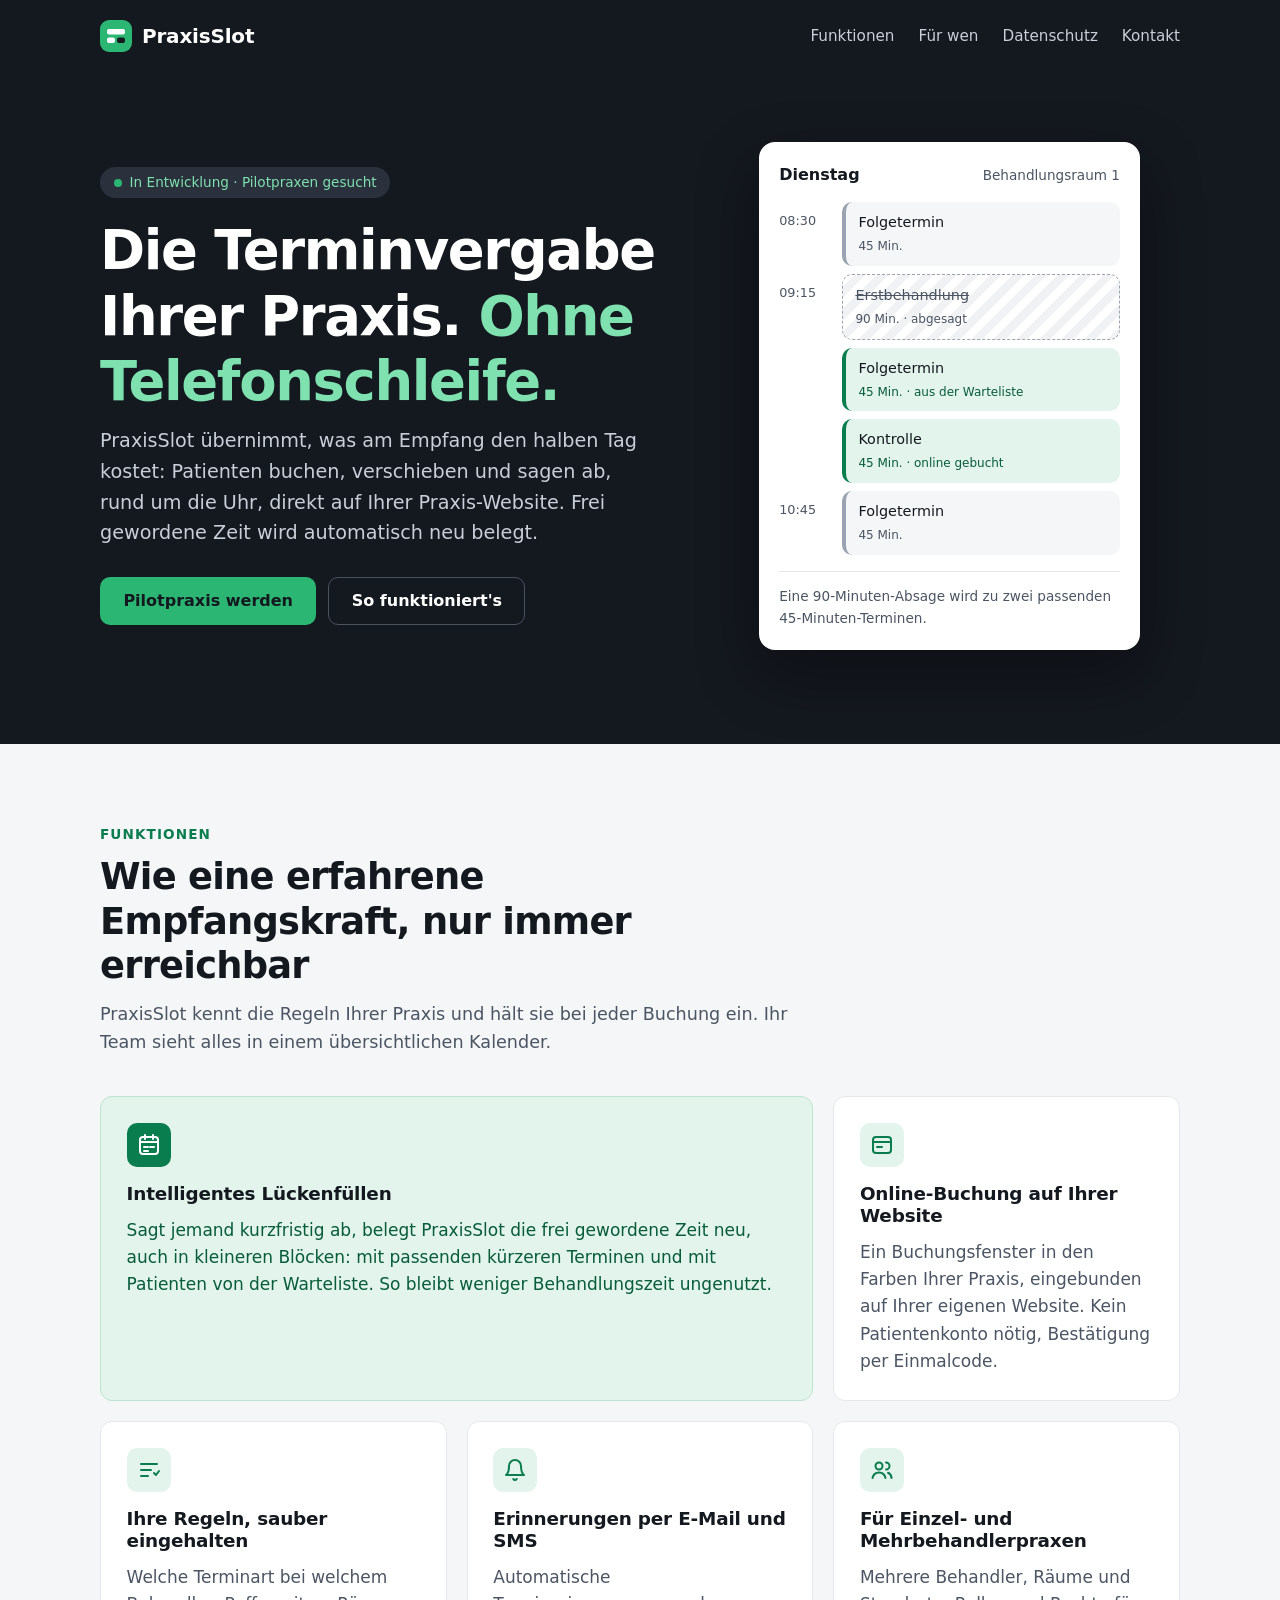
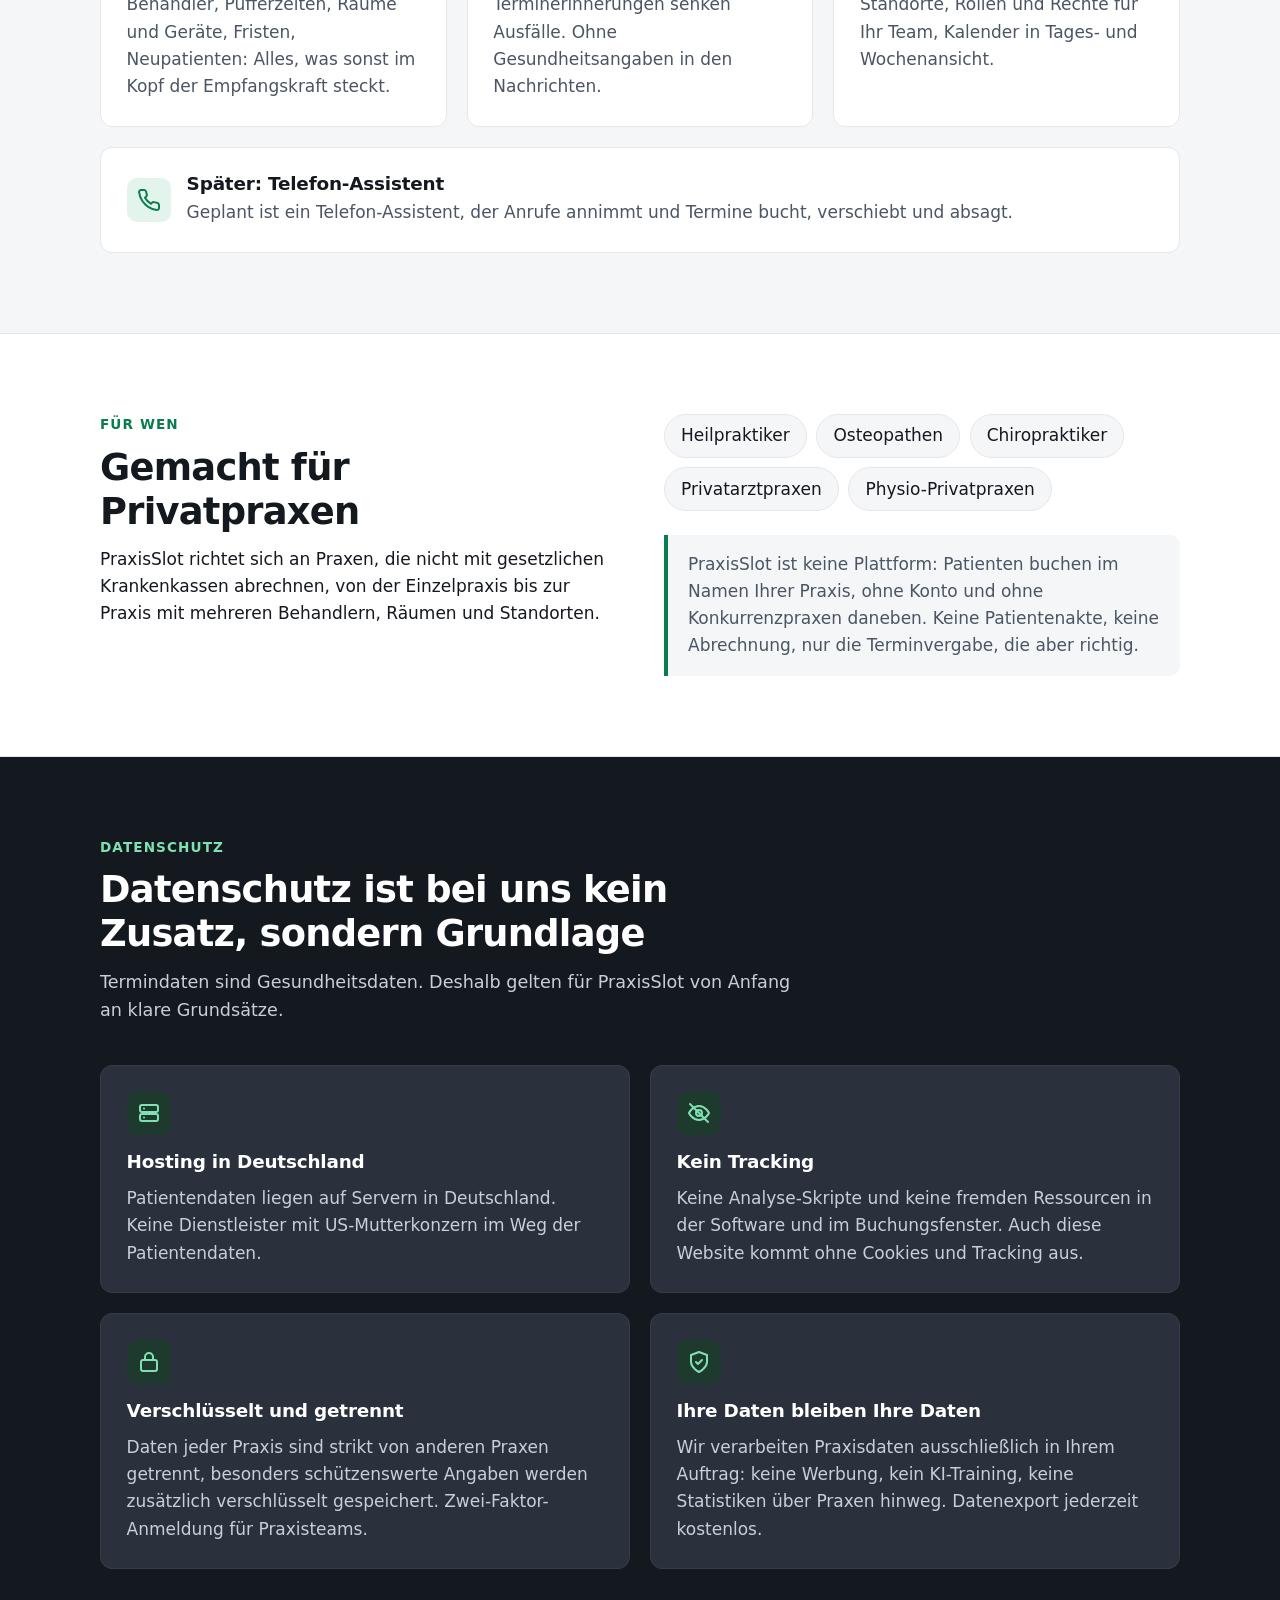
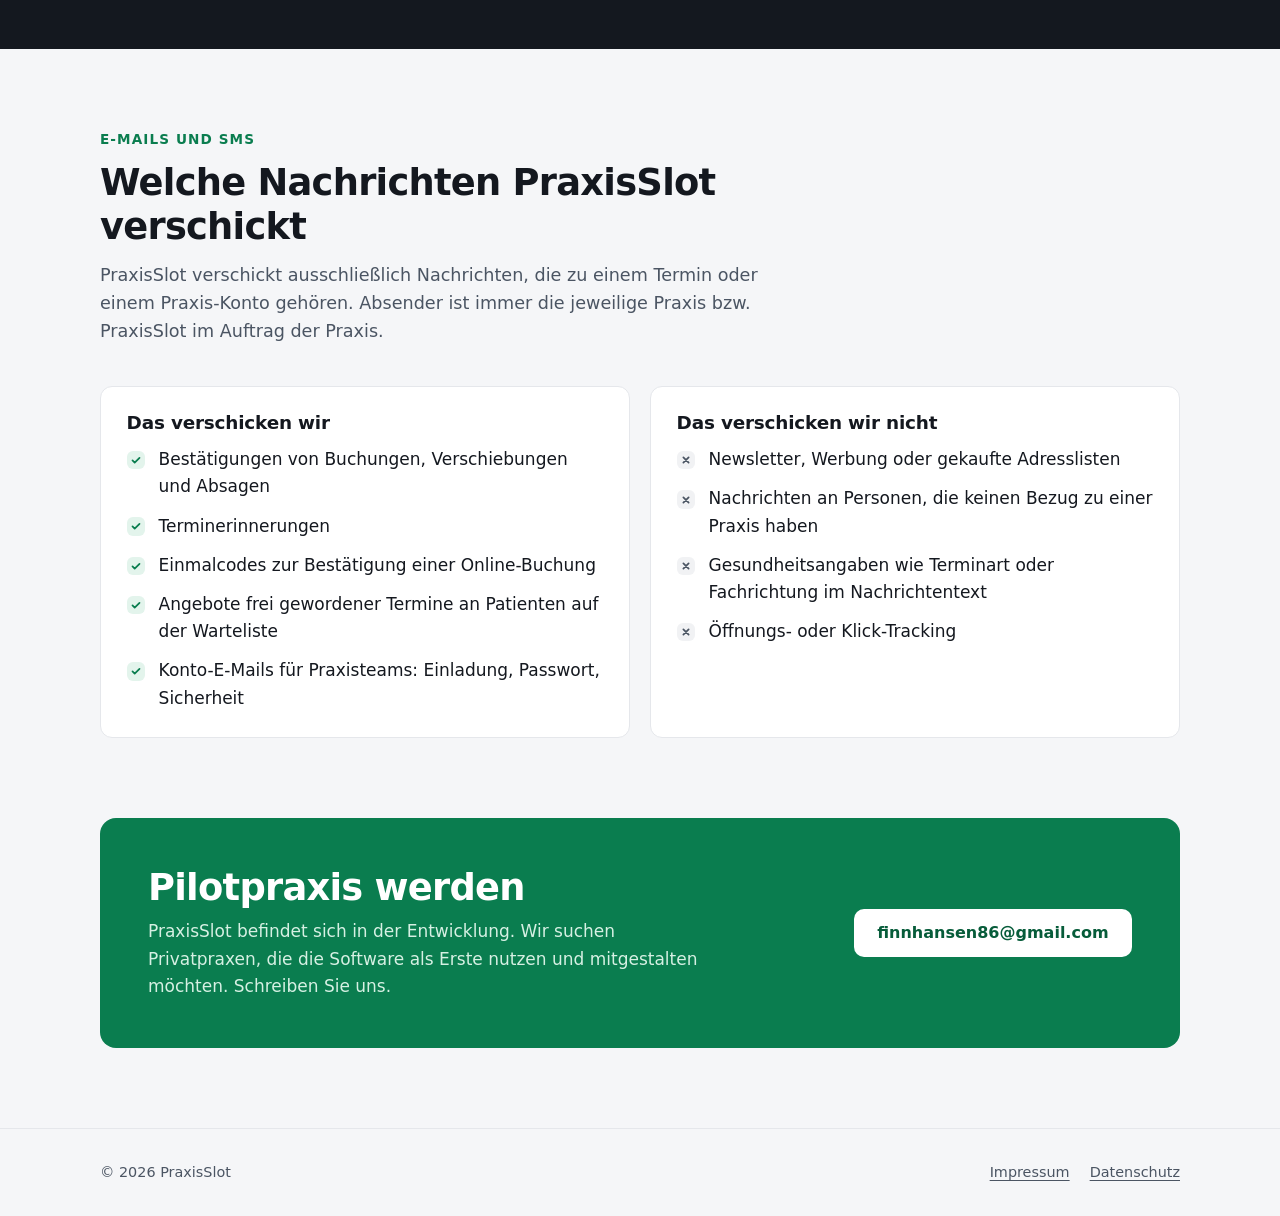
==== index.html @ 930cef3c "Add files via upload" ====
<!doctype html>
<html lang="de">
  <head>
    <meta charset="utf-8" />
    <meta name="viewport" content="width=device-width, initial-scale=1" />
    <title>PraxisSlot – Online-Terminvergabe für Privatpraxen</title>
    <meta
      name="description"
      content="PraxisSlot übernimmt die Terminvergabe Ihrer Privatpraxis: Online-Buchung über Ihre eigene Website, Regeln wie am Empfang, automatisches Füllen frei gewordener Zeit. Gehostet in Deutschland, ohne Tracking."
    />
    <link rel="icon" href="favicon.svg" type="image/svg+xml" />
    <link rel="preload" href="fonts/public-sans-latin-700-normal.woff2" as="font" type="font/woff2" crossorigin />
    <link rel="stylesheet" href="styles.css" />
  </head>
  <body>
    <a class="skip" href="#inhalt">Zum Inhalt springen</a>

    <header class="site-header">
      <div class="wrap">
        <a class="logo" href="./" aria-label="PraxisSlot – Startseite">
          <svg viewBox="0 0 32 32" aria-hidden="true">
            <rect width="32" height="32" rx="9" fill="#2BB673" />
            <rect x="7" y="9" width="18" height="5.5" rx="2" fill="#FFFFFF" />
            <rect x="7" y="17.5" width="8" height="5.5" rx="2" fill="#FFFFFF" />
            <rect x="17" y="17.5" width="8" height="5.5" rx="2" fill="#14181F" />
          </svg>
          PraxisSlot
        </a>
        <nav class="site-nav" aria-label="Hauptnavigation">
          <a href="#funktionen">Funktionen</a>
          <a href="#fuer-wen">Für wen</a>
          <a href="#datenschutz">Datenschutz</a>
          <a href="#kontakt">Kontakt</a>
        </nav>
      </div>
    </header>

    <main id="inhalt">
      <div class="hero">
        <div class="wrap">
          <div>
            <span class="badge">In Entwicklung · Pilotpraxen gesucht</span>
            <h1>Die Terminvergabe Ihrer Praxis. <span>Ohne Telefonschleife.</span></h1>
            <p class="lead">
              PraxisSlot übernimmt, was am Empfang den halben Tag kostet: Patienten buchen, verschieben und sagen
              ab, rund um die Uhr, direkt auf Ihrer Praxis-Website. Frei gewordene Zeit wird automatisch neu belegt.
            </p>
            <div class="actions">
              <a class="btn btn-primary" href="#kontakt">Pilotpraxis werden</a>
              <a class="btn btn-ghost" href="#funktionen">So funktioniert's</a>
            </div>
          </div>

          <figure class="dayplan" aria-label="Beispiel: Eine Absage wird mit zwei kürzeren Terminen neu belegt">
            <div class="dayplan-head">
              <strong>Dienstag</strong>
              <span>Behandlungsraum 1</span>
            </div>
            <div class="slots">
              <time>08:30</time>
              <div class="slot"><b>Folgetermin</b><small>45 Min.</small></div>
              <time>09:15</time>
              <div class="slot freed"><b>Erstbehandlung</b><small>90 Min. · abgesagt</small></div>
              <time></time>
              <div class="split">
                <div class="slot new"><b>Folgetermin</b><small>45 Min. · aus der Warteliste</small></div>
                <div class="slot new"><b>Kontrolle</b><small>45 Min. · online gebucht</small></div>
              </div>
              <time>10:45</time>
              <div class="slot"><b>Folgetermin</b><small>45 Min.</small></div>
            </div>
            <figcaption class="dayplan-note">
              Eine 90-Minuten-Absage wird zu zwei passenden 45-Minuten-Terminen.
            </figcaption>
          </figure>
        </div>
      </div>

      <section id="funktionen">
        <div class="wrap">
          <div class="section-intro">
            <span class="eyebrow">Funktionen</span>
            <h2>Wie eine erfahrene Empfangskraft, nur immer erreichbar</h2>
            <p>
              PraxisSlot kennt die Regeln Ihrer Praxis und hält sie bei jeder Buchung ein. Ihr Team sieht alles in
              einem übersichtlichen Kalender.
            </p>
          </div>

          <div class="grid grid-3">
            <article class="card featured">
              <div class="icon" aria-hidden="true">
                <svg viewBox="0 0 24 24" fill="none" stroke="currentColor" stroke-width="2" stroke-linecap="round" stroke-linejoin="round"><rect x="3" y="4" width="18" height="17" rx="3"/><path d="M3 9h18M8 2v4M16 2v4M7 14h4M13 14h4M7 18h4"/></svg>
              </div>
              <h3>Intelligentes Lückenfüllen</h3>
              <p>
                Sagt jemand kurzfristig ab, belegt PraxisSlot die frei gewordene Zeit neu, auch in kleineren Blöcken:
                mit passenden kürzeren Terminen und mit Patienten von der Warteliste. So bleibt weniger Behandlungszeit
                ungenutzt.
              </p>
            </article>
            <article class="card">
              <div class="icon" aria-hidden="true">
                <svg viewBox="0 0 24 24" fill="none" stroke="currentColor" stroke-width="2" stroke-linecap="round" stroke-linejoin="round"><rect x="3" y="4" width="18" height="16" rx="3"/><path d="M3 9h18M7 14h5"/></svg>
              </div>
              <h3>Online-Buchung auf Ihrer Website</h3>
              <p>
                Ein Buchungsfenster in den Farben Ihrer Praxis, eingebunden auf Ihrer eigenen Website. Kein Patientenkonto
                nötig, Bestätigung per Einmalcode.
              </p>
            </article>
            <article class="card">
              <div class="icon" aria-hidden="true">
                <svg viewBox="0 0 24 24" fill="none" stroke="currentColor" stroke-width="2" stroke-linecap="round" stroke-linejoin="round"><path d="M4 6h16M4 12h10M4 18h7"/><path d="M17 15l2 2 3-4"/></svg>
              </div>
              <h3>Ihre Regeln, sauber eingehalten</h3>
              <p>
                Welche Terminart bei welchem Behandler, Pufferzeiten, Räume und Geräte, Fristen, Neupatienten: Alles,
                was sonst im Kopf der Empfangskraft steckt.
              </p>
            </article>
            <article class="card">
              <div class="icon" aria-hidden="true">
                <svg viewBox="0 0 24 24" fill="none" stroke="currentColor" stroke-width="2" stroke-linecap="round" stroke-linejoin="round"><path d="M6 8a6 6 0 1 1 12 0c0 7 3 9 3 9H3s3-2 3-9"/><path d="M10.3 21a1.94 1.94 0 0 0 3.4 0"/></svg>
              </div>
              <h3>Erinnerungen per E-Mail und SMS</h3>
              <p>
                Automatische Terminerinnerungen senken Ausfälle. Ohne Gesundheitsangaben in den Nachrichten.
              </p>
            </article>
            <article class="card">
              <div class="icon" aria-hidden="true">
                <svg viewBox="0 0 24 24" fill="none" stroke="currentColor" stroke-width="2" stroke-linecap="round" stroke-linejoin="round"><circle cx="9" cy="8" r="3.5"/><path d="M2.5 20c.8-3.5 3.3-5.5 6.5-5.5s5.7 2 6.5 5.5"/><path d="M16 4.5a3.5 3.5 0 0 1 0 7M18 14.8c2 .7 3.2 2.5 3.6 5.2"/></svg>
              </div>
              <h3>Für Einzel- und Mehrbehandlerpraxen</h3>
              <p>
                Mehrere Behandler, Räume und Standorte, Rollen und Rechte für Ihr Team, Kalender in Tages- und
                Wochenansicht.
              </p>
            </article>
            <article class="card wide">
              <div class="icon" aria-hidden="true">
                <svg viewBox="0 0 24 24" fill="none" stroke="currentColor" stroke-width="2" stroke-linecap="round" stroke-linejoin="round"><path d="M22 16.9v3a2 2 0 0 1-2.2 2 19.8 19.8 0 0 1-8.6-3.1 19.5 19.5 0 0 1-6-6A19.8 19.8 0 0 1 2.1 4.2 2 2 0 0 1 4.1 2h3a2 2 0 0 1 2 1.7c.1.9.4 1.8.7 2.7a2 2 0 0 1-.5 2.1L8 9.8a16 16 0 0 0 6 6l1.3-1.3a2 2 0 0 1 2.1-.4c.9.3 1.8.6 2.7.7a2 2 0 0 1 1.7 2z"/></svg>
              </div>
              <h3>Später: Telefon-Assistent</h3>
              <p>
                Geplant ist ein Telefon-Assistent, der Anrufe annimmt und Termine bucht, verschiebt und absagt.
              </p>
            </article>
          </div>
        </div>
      </section>

      <section id="fuer-wen" class="audience">
        <div class="wrap">
          <div>
            <span class="eyebrow">Für wen</span>
            <h2>Gemacht für Privatpraxen</h2>
            <p>
              PraxisSlot richtet sich an Praxen, die nicht mit gesetzlichen Krankenkassen abrechnen, von der
              Einzelpraxis bis zur Praxis mit mehreren Behandlern, Räumen und Standorten.
            </p>
          </div>
          <div>
            <ul class="chips" aria-label="Zielgruppen">
              <li>Heilpraktiker</li>
              <li>Osteopathen</li>
              <li>Chiropraktiker</li>
              <li>Privatarztpraxen</li>
              <li>Physio-Privatpraxen</li>
            </ul>
            <p class="note">
              PraxisSlot ist keine Plattform: Patienten buchen im Namen Ihrer Praxis, ohne Konto und ohne
              Konkurrenzpraxen daneben. Keine Patientenakte, keine Abrechnung, nur die Terminvergabe, die aber
              richtig.
            </p>
          </div>
        </div>
      </section>

      <section id="datenschutz" class="dark">
        <div class="wrap">
          <div class="section-intro">
            <span class="eyebrow">Datenschutz</span>
            <h2>Datenschutz ist bei uns kein Zusatz, sondern Grundlage</h2>
            <p>
              Termindaten sind Gesundheitsdaten. Deshalb gelten für PraxisSlot von Anfang an klare Grundsätze.
            </p>
          </div>
          <div class="grid grid-2">
            <article class="card">
              <div class="icon" aria-hidden="true">
                <svg viewBox="0 0 24 24" fill="none" stroke="currentColor" stroke-width="2" stroke-linecap="round" stroke-linejoin="round"><rect x="3" y="4" width="18" height="7" rx="2"/><rect x="3" y="13" width="18" height="7" rx="2"/><path d="M7 7.5h.01M7 16.5h.01"/></svg>
              </div>
              <h3>Hosting in Deutschland</h3>
              <p>
                Patientendaten liegen auf Servern in Deutschland. Keine Dienstleister mit US-Mutterkonzern im Weg der
                Patientendaten.
              </p>
            </article>
            <article class="card">
              <div class="icon" aria-hidden="true">
                <svg viewBox="0 0 24 24" fill="none" stroke="currentColor" stroke-width="2" stroke-linecap="round" stroke-linejoin="round"><path d="M2 12s3.5-7 10-7 10 7 10 7-3.5 7-10 7S2 12 2 12z"/><circle cx="12" cy="12" r="3"/><path d="M3 3l18 18"/></svg>
              </div>
              <h3>Kein Tracking</h3>
              <p>
                Keine Analyse-Skripte und keine fremden Ressourcen in der Software und im Buchungsfenster. Auch diese
                Website kommt ohne Cookies und Tracking aus.
              </p>
            </article>
            <article class="card">
              <div class="icon" aria-hidden="true">
                <svg viewBox="0 0 24 24" fill="none" stroke="currentColor" stroke-width="2" stroke-linecap="round" stroke-linejoin="round"><rect x="4" y="10" width="16" height="11" rx="2"/><path d="M8 10V7a4 4 0 0 1 8 0v3"/></svg>
              </div>
              <h3>Verschlüsselt und getrennt</h3>
              <p>
                Daten jeder Praxis sind strikt von anderen Praxen getrennt, besonders schützenswerte Angaben werden
                zusätzlich verschlüsselt gespeichert. Zwei-Faktor-Anmeldung für Praxisteams.
              </p>
            </article>
            <article class="card">
              <div class="icon" aria-hidden="true">
                <svg viewBox="0 0 24 24" fill="none" stroke="currentColor" stroke-width="2" stroke-linecap="round" stroke-linejoin="round"><path d="M12 22s8-4 8-10V5l-8-3-8 3v7c0 6 8 10 8 10z"/><path d="M9 12l2 2 4-4"/></svg>
              </div>
              <h3>Ihre Daten bleiben Ihre Daten</h3>
              <p>
                Wir verarbeiten Praxisdaten ausschließlich in Ihrem Auftrag: keine Werbung, kein KI-Training, keine
                Statistiken über Praxen hinweg. Datenexport jederzeit kostenlos.
              </p>
            </article>
          </div>
        </div>
      </section>

      <section id="nachrichten">
        <div class="wrap">
          <div class="section-intro">
            <span class="eyebrow">E-Mails und SMS</span>
            <h2>Welche Nachrichten PraxisSlot verschickt</h2>
            <p>
              PraxisSlot verschickt ausschließlich Nachrichten, die zu einem Termin oder einem Praxis-Konto gehören.
              Absender ist immer die jeweilige Praxis bzw. PraxisSlot im Auftrag der Praxis.
            </p>
          </div>
          <div class="grid grid-2">
            <div class="card">
              <h3>Das verschicken wir</h3>
              <ul class="check-list">
                <li>Bestätigungen von Buchungen, Verschiebungen und Absagen</li>
                <li>Terminerinnerungen</li>
                <li>Einmalcodes zur Bestätigung einer Online-Buchung</li>
                <li>Angebote frei gewordener Termine an Patienten auf der Warteliste</li>
                <li>Konto-E-Mails für Praxisteams: Einladung, Passwort, Sicherheit</li>
              </ul>
            </div>
            <div class="card">
              <h3>Das verschicken wir nicht</h3>
              <ul class="check-list no">
                <li>Newsletter, Werbung oder gekaufte Adresslisten</li>
                <li>Nachrichten an Personen, die keinen Bezug zu einer Praxis haben</li>
                <li>Gesundheitsangaben wie Terminart oder Fachrichtung im Nachrichtentext</li>
                <li>Öffnungs- oder Klick-Tracking</li>
              </ul>
            </div>
          </div>
        </div>
      </section>

      <section id="kontakt" class="contact">
        <div class="wrap">
          <div class="contact-box">
            <div>
              <h2>Pilotpraxis werden</h2>
              <p>
                PraxisSlot befindet sich in der Entwicklung. Wir suchen Privatpraxen, die die Software als Erste nutzen
                und mitgestalten möchten. Schreiben Sie uns.
              </p>
            </div>
            <a class="btn" href="mailto:finnhansen86@gmail.com?subject=PraxisSlot">finnhansen86@gmail.com</a>
          </div>
        </div>
      </section>
    </main>

    <footer class="site-footer">
      <div class="wrap">
        <span>© 2026 PraxisSlot</span>
        <nav aria-label="Rechtliches">
          <a href="impressum.html">Impressum</a>
          <a href="datenschutz.html">Datenschutz</a>
        </nav>
      </div>
    </footer>
  </body>
</html>
---- styles.css ----
/* PraxisSlot website. Fonts are self-hosted, no external resources. */

@font-face {
  font-family: 'Public Sans';
  font-style: normal;
  font-weight: 400;
  font-display: swap;
  src: url('fonts/public-sans-latin-400-normal.woff2') format('woff2');
}
@font-face {
  font-family: 'Public Sans';
  font-style: normal;
  font-weight: 500;
  font-display: swap;
  src: url('fonts/public-sans-latin-500-normal.woff2') format('woff2');
}
@font-face {
  font-family: 'Public Sans';
  font-style: normal;
  font-weight: 700;
  font-display: swap;
  src: url('fonts/public-sans-latin-700-normal.woff2') format('woff2');
}

:root {
  --ink: #14181f;
  --ink-2: #2a313c;
  --muted: #4b5563;
  --muted-on-dark: #c9cfd8;
  --page: #f5f6f8;
  --surface: #ffffff;
  --line: #e5e7eb;
  --accent: #0a7d4f;
  --accent-hover: #086640;
  --accent-soft: #e3f4ec;
  --accent-soft-text: #075c3a;
  --accent-bright: #2bb673;
  --mint: #7fe0b0;
  --radius-s: 10px;
  --radius-m: 12px;
  --radius-l: 16px;
  --wrap: 1120px;
}

*,
*::before,
*::after {
  box-sizing: border-box;
}

html {
  -webkit-text-size-adjust: 100%;
  scroll-behavior: smooth;
}

body {
  margin: 0;
  background: var(--page);
  color: var(--ink);
  font-family: 'Public Sans', system-ui, -apple-system, 'Segoe UI', sans-serif;
  font-size: 1.0625rem;
  line-height: 1.6;
}

img,
svg {
  display: block;
  max-width: 100%;
}

a {
  color: var(--accent);
  text-underline-offset: 3px;
}
a:hover {
  color: var(--accent-hover);
}

:focus-visible {
  outline: 3px solid var(--accent-bright);
  outline-offset: 3px;
  border-radius: 4px;
}

h1,
h2,
h3 {
  line-height: 1.2;
  margin: 0 0 0.75rem;
  letter-spacing: -0.01em;
}
h1 {
  font-size: clamp(2.1rem, 5vw, 3.4rem);
  letter-spacing: -0.025em;
}
h2 {
  font-size: clamp(1.6rem, 3.2vw, 2.3rem);
  letter-spacing: -0.02em;
}
h3 {
  font-size: 1.15rem;
}
p {
  margin: 0 0 1rem;
}

.wrap {
  width: 100%;
  max-width: var(--wrap);
  margin: 0 auto;
  padding: 0 20px;
}

.skip {
  position: absolute;
  left: -9999px;
}
.skip:focus {
  left: 16px;
  top: 16px;
  z-index: 10;
  background: var(--surface);
  padding: 0.5rem 1rem;
  border-radius: var(--radius-s);
}

/* Header */
.site-header {
  background: var(--ink);
  color: #fff;
}
.site-header .wrap {
  display: flex;
  align-items: center;
  justify-content: space-between;
  gap: 1rem;
  min-height: 72px;
}
.logo {
  display: inline-flex;
  align-items: center;
  gap: 0.625rem;
  font-weight: 700;
  font-size: 1.25rem;
  color: inherit;
  text-decoration: none;
  letter-spacing: -0.01em;
}
.logo:hover {
  color: inherit;
}
.logo svg {
  width: 32px;
  height: 32px;
  flex: none;
}
.site-nav {
  display: flex;
  gap: 1.5rem;
  font-weight: 500;
  font-size: 0.95rem;
}
.site-nav a {
  color: var(--muted-on-dark);
  text-decoration: none;
}
.site-nav a:hover {
  color: #fff;
}

/* Hero */
.hero {
  background: var(--ink);
  color: #fff;
  padding: 3.5rem 0 5rem;
  overflow: hidden;
}
.hero .wrap {
  display: grid;
  grid-template-columns: 1.1fr 0.9fr;
  gap: 3.5rem;
  align-items: center;
}
.badge {
  display: inline-flex;
  align-items: center;
  gap: 0.5rem;
  background: var(--ink-2);
  color: var(--mint);
  border-radius: 999px;
  padding: 0.3rem 0.85rem;
  font-size: 0.85rem;
  font-weight: 500;
  margin-bottom: 1.25rem;
}
.badge::before {
  content: '';
  width: 8px;
  height: 8px;
  border-radius: 50%;
  background: var(--accent-bright);
}
.hero p.lead {
  font-size: 1.2rem;
  color: var(--muted-on-dark);
  max-width: 34rem;
}
.hero h1 span {
  color: var(--mint);
}
.actions {
  display: flex;
  flex-wrap: wrap;
  gap: 0.75rem;
  margin-top: 1.75rem;
}
.btn {
  display: inline-flex;
  align-items: center;
  justify-content: center;
  min-height: 48px;
  padding: 0 1.4rem;
  border-radius: var(--radius-s);
  font-weight: 700;
  font-size: 1rem;
  text-decoration: none;
  border: 1.5px solid transparent;
}
.btn-primary {
  background: var(--accent-bright);
  color: var(--ink);
}
.btn-primary:hover {
  background: var(--mint);
  color: var(--ink);
}
.btn-ghost {
  border-color: #4a5260;
  color: #fff;
}
.btn-ghost:hover {
  border-color: #fff;
  color: #fff;
}

/* Day plan illustration */
.dayplan {
  background: var(--surface);
  color: var(--ink);
  border-radius: var(--radius-l);
  padding: 1.25rem;
  box-shadow: 0 24px 60px rgba(0, 0, 0, 0.35);
  font-size: 0.9rem;
}
.dayplan-head {
  display: flex;
  justify-content: space-between;
  align-items: baseline;
  margin-bottom: 0.9rem;
}
.dayplan-head strong {
  font-size: 1rem;
}
.dayplan-head span {
  color: var(--muted);
  font-size: 0.85rem;
}
.slots {
  display: grid;
  grid-template-columns: 3.2rem 1fr;
  gap: 0.5rem 0.75rem;
  align-items: stretch;
}
.slots time {
  color: var(--muted);
  font-size: 0.8rem;
  padding-top: 0.55rem;
  font-variant-numeric: tabular-nums;
}
.slot {
  border-radius: var(--radius-s);
  padding: 0.55rem 0.75rem;
  background: var(--page);
  border-left: 4px solid #9aa3af;
}
.slot b {
  display: block;
  font-weight: 500;
}
.slot small {
  color: var(--muted);
}
.slot.freed {
  background: repeating-linear-gradient(135deg, #fff 0 8px, #f1f2f4 8px 16px);
  border: 1.5px dashed #9aa3af;
  border-left-width: 1.5px;
  color: var(--muted);
}
.slot.freed b {
  text-decoration: line-through;
}
.slot.new {
  background: var(--accent-soft);
  border-left-color: var(--accent);
}
.slot.new small {
  color: var(--accent-soft-text);
  font-weight: 500;
}
.split {
  display: grid;
  gap: 0.5rem;
}
.dayplan-note {
  margin: 1rem 0 0;
  padding-top: 0.9rem;
  border-top: 1px solid var(--line);
  color: var(--muted);
  font-size: 0.85rem;
}

/* Sections */
section {
  padding: 5rem 0;
}
.section-intro {
  max-width: 44rem;
  margin-bottom: 2.5rem;
}
.section-intro p {
  color: var(--muted);
  font-size: 1.1rem;
}
.eyebrow {
  display: block;
  color: var(--accent);
  font-weight: 700;
  font-size: 0.85rem;
  letter-spacing: 0.08em;
  text-transform: uppercase;
  margin-bottom: 0.6rem;
}

.grid {
  display: grid;
  gap: 1.25rem;
}
.grid-2 {
  grid-template-columns: repeat(2, 1fr);
}
.grid-3 {
  grid-template-columns: repeat(3, 1fr);
}
.card {
  background: var(--surface);
  border: 1px solid var(--line);
  border-radius: var(--radius-m);
  padding: 1.6rem;
}
.card p {
  color: var(--muted);
  margin: 0;
}
.card .icon {
  width: 44px;
  height: 44px;
  border-radius: var(--radius-s);
  background: var(--accent-soft);
  color: var(--accent);
  display: grid;
  place-items: center;
  margin-bottom: 1rem;
}
.card .icon svg {
  width: 24px;
  height: 24px;
}
.card.featured {
  grid-column: span 2;
  background: var(--accent-soft);
  border-color: #bfe3d0;
}
.card.featured p {
  color: var(--accent-soft-text);
}
.card.featured .icon {
  background: var(--accent);
  color: #fff;
}

/* Audience */
.audience {
  background: var(--surface);
  border-top: 1px solid var(--line);
  border-bottom: 1px solid var(--line);
}
.audience .wrap {
  display: grid;
  grid-template-columns: 1fr 1fr;
  gap: 3rem;
  align-items: start;
}
.chips {
  display: flex;
  flex-wrap: wrap;
  gap: 0.6rem;
  list-style: none;
  padding: 0;
  margin: 0 0 1.5rem;
}
.chips li {
  background: var(--page);
  border: 1px solid var(--line);
  border-radius: 999px;
  padding: 0.45rem 1rem;
  font-weight: 500;
}
.note {
  border-left: 4px solid var(--accent);
  background: var(--page);
  border-radius: 0 var(--radius-s) var(--radius-s) 0;
  padding: 1rem 1.25rem;
  color: var(--muted);
  margin: 0;
}

/* Principles on dark */
.dark {
  background: var(--ink);
  color: #fff;
}
.dark .section-intro p {
  color: var(--muted-on-dark);
}
.dark .eyebrow {
  color: var(--mint);
}
.dark .card {
  background: var(--ink-2);
  border-color: #353d4a;
}
.dark .card p {
  color: var(--muted-on-dark);
}
.dark .card .icon {
  background: #1e3a2f;
  color: var(--mint);
}

/* Emails list */
.check-list {
  list-style: none;
  padding: 0;
  margin: 0;
  display: grid;
  gap: 0.75rem;
}
.check-list li {
  position: relative;
  padding-left: 2rem;
}
.check-list li::before {
  content: '';
  position: absolute;
  left: 0;
  top: 0.3rem;
  width: 1.15rem;
  height: 1.15rem;
  border-radius: 6px;
  background: var(--accent-soft)
    url("data:image/svg+xml,%3Csvg xmlns='http://www.w3.org/2000/svg' viewBox='0 0 16 16'%3E%3Cpath d='M4 8.5l2.5 2.5L12 5.5' fill='none' stroke='%230a7d4f' stroke-width='2' stroke-linecap='round' stroke-linejoin='round'/%3E%3C/svg%3E")
    center / 0.9rem no-repeat;
}
.check-list.no li::before {
  background: #f1f2f4
    url("data:image/svg+xml,%3Csvg xmlns='http://www.w3.org/2000/svg' viewBox='0 0 16 16'%3E%3Cpath d='M5 5l6 6M11 5l-6 6' fill='none' stroke='%234b5563' stroke-width='2' stroke-linecap='round'/%3E%3C/svg%3E")
    center / 0.85rem no-repeat;
}

/* Contact */
.contact {
  padding-top: 0;
}
.contact-box {
  background: var(--accent);
  color: #fff;
  border-radius: var(--radius-l);
  padding: 3rem;
  display: grid;
  grid-template-columns: 1.4fr 1fr;
  gap: 2rem;
  align-items: center;
}
.contact-box h2 {
  margin-bottom: 0.5rem;
}
.contact-box p {
  color: #d6f0e3;
  margin: 0;
}
.contact-box .btn {
  background: #fff;
  color: var(--accent-soft-text);
  justify-self: end;
  word-break: break-all;
}
.contact-box .btn:hover {
  background: var(--accent-soft);
}

/* Footer */
.site-footer {
  border-top: 1px solid var(--line);
  padding: 2rem 0;
  color: var(--muted);
  font-size: 0.9rem;
}
.site-footer .wrap {
  display: flex;
  flex-wrap: wrap;
  justify-content: space-between;
  gap: 1rem;
}
.site-footer nav {
  display: flex;
  gap: 1.25rem;
}
.site-footer a {
  color: var(--muted);
}

/* Legal pages */
.legal {
  padding: 3.5rem 0 4rem;
}
.legal .wrap {
  max-width: 760px;
}
.legal h1 {
  font-size: clamp(1.9rem, 4vw, 2.5rem);
  margin-bottom: 1.5rem;
}
.legal h2 {
  font-size: 1.3rem;
  margin-top: 2.25rem;
}
.legal h3 {
  font-size: 1.05rem;
  margin-top: 1.5rem;
}
.legal ul {
  padding-left: 1.25rem;
}
.legal address {
  font-style: normal;
}
.legal .stand {
  color: var(--muted);
  font-size: 0.9rem;
  margin-top: 2.5rem;
}

/* Responsive */
@media (max-width: 900px) {
  .hero .wrap,
  .audience .wrap,
  .contact-box {
    grid-template-columns: 1fr;
  }
  .hero {
    padding-top: 2.5rem;
  }
  .grid-3 {
    grid-template-columns: 1fr 1fr;
  }
  .contact-box .btn {
    justify-self: start;
  }
}
@media (max-width: 640px) {
  section {
    padding: 3.5rem 0;
  }
  .site-nav {
    display: none;
  }
  .grid-2,
  .grid-3 {
    grid-template-columns: 1fr;
  }
  .card.featured {
    grid-column: auto;
  }
  .contact-box {
    padding: 2rem 1.5rem;
  }
  .btn {
    width: 100%;
  }
}

@media (prefers-reduced-motion: reduce) {
  html {
    scroll-behavior: auto;
  }
}

.card.wide {
  grid-column: 1 / -1;
  display: grid;
  grid-template-columns: auto 1fr;
  column-gap: 1rem;
  align-items: center;
}
.card.wide .icon {
  grid-row: span 2;
  margin: 0;
}
.card.wide h3 {
  margin-bottom: 0.25rem;
}
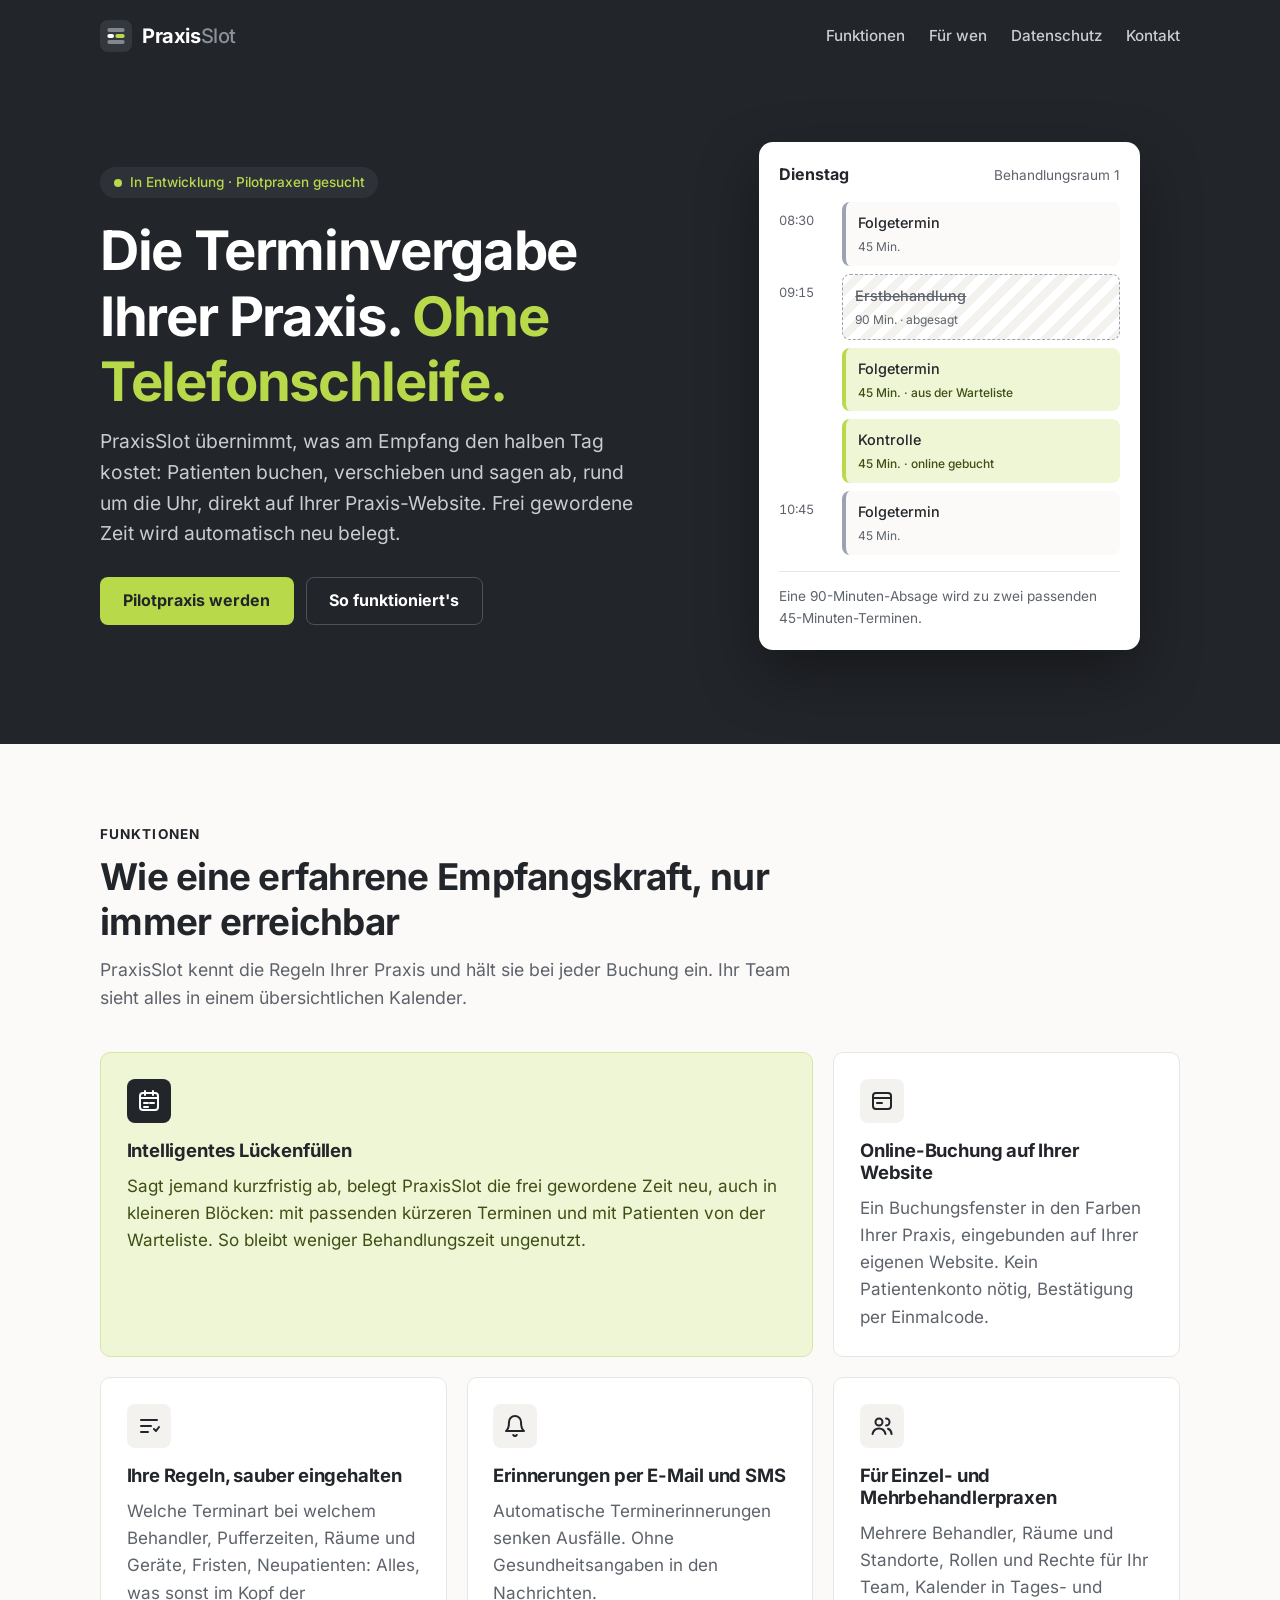
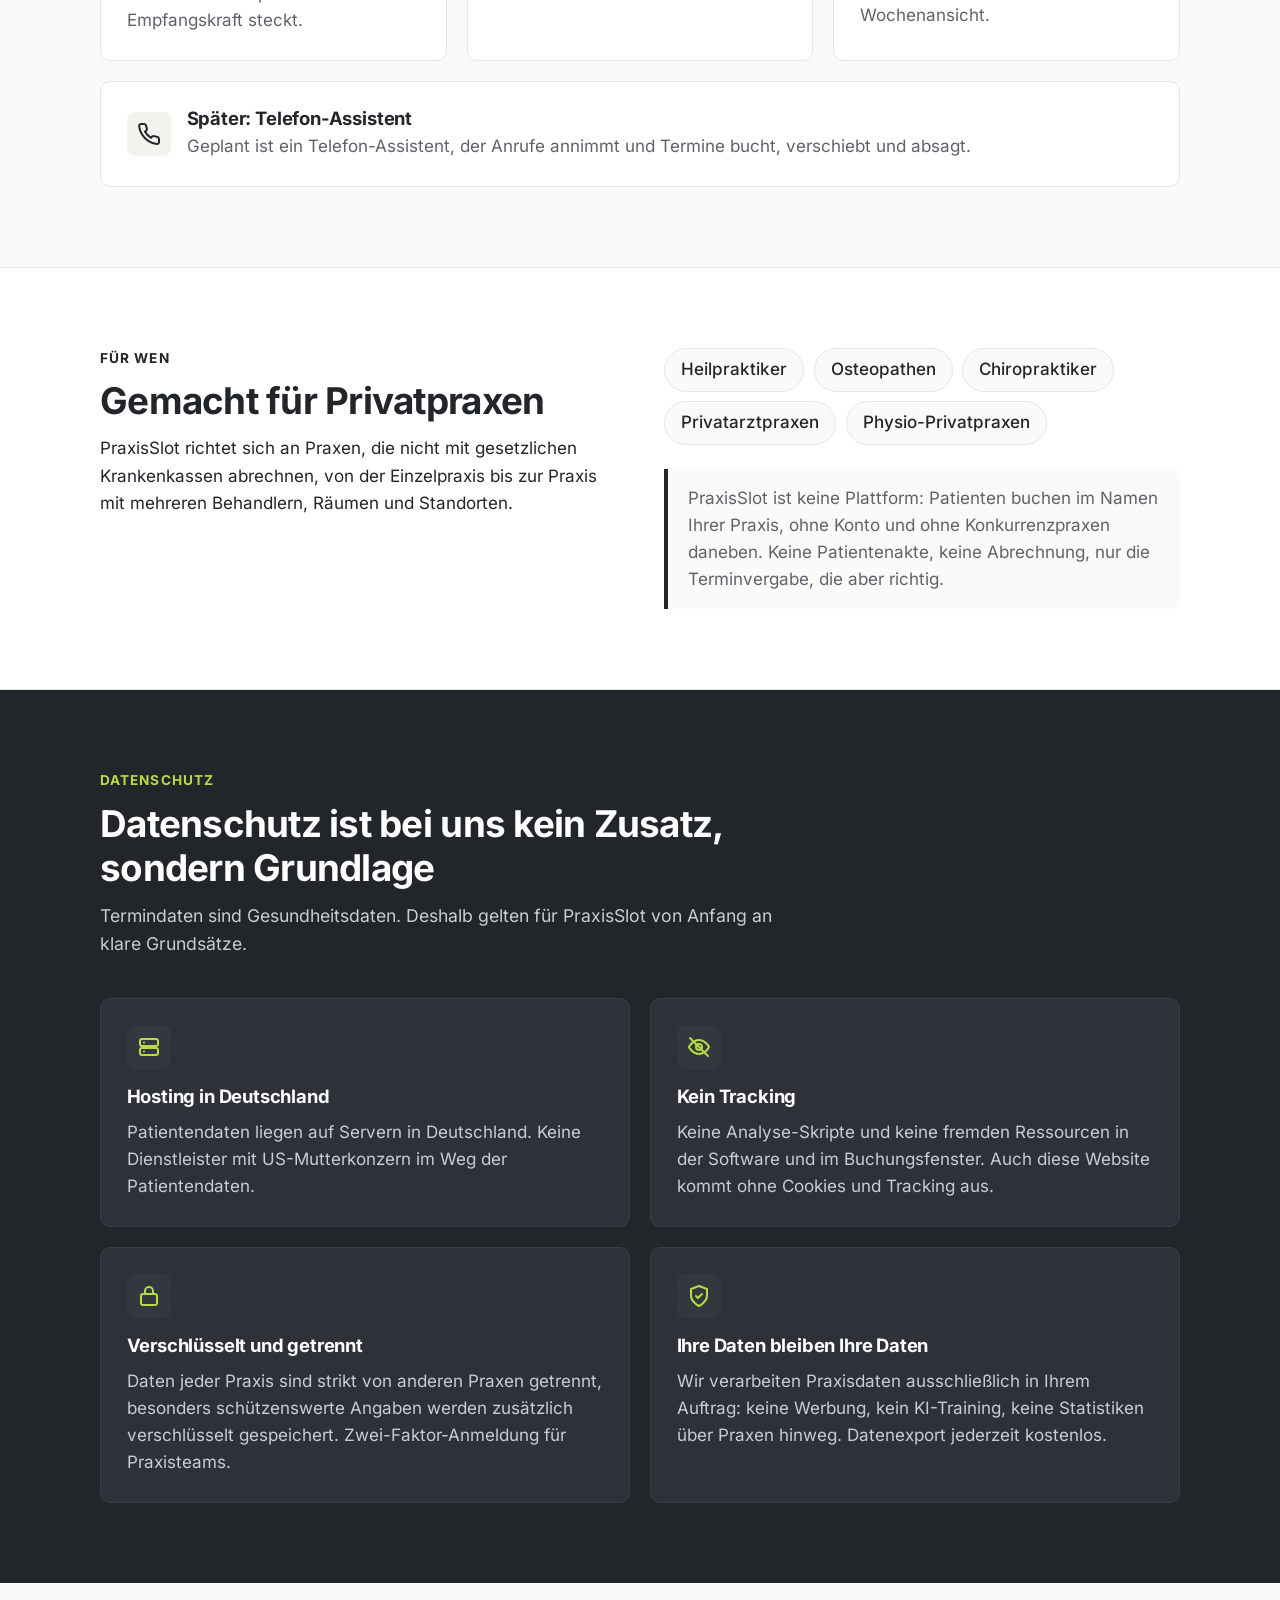
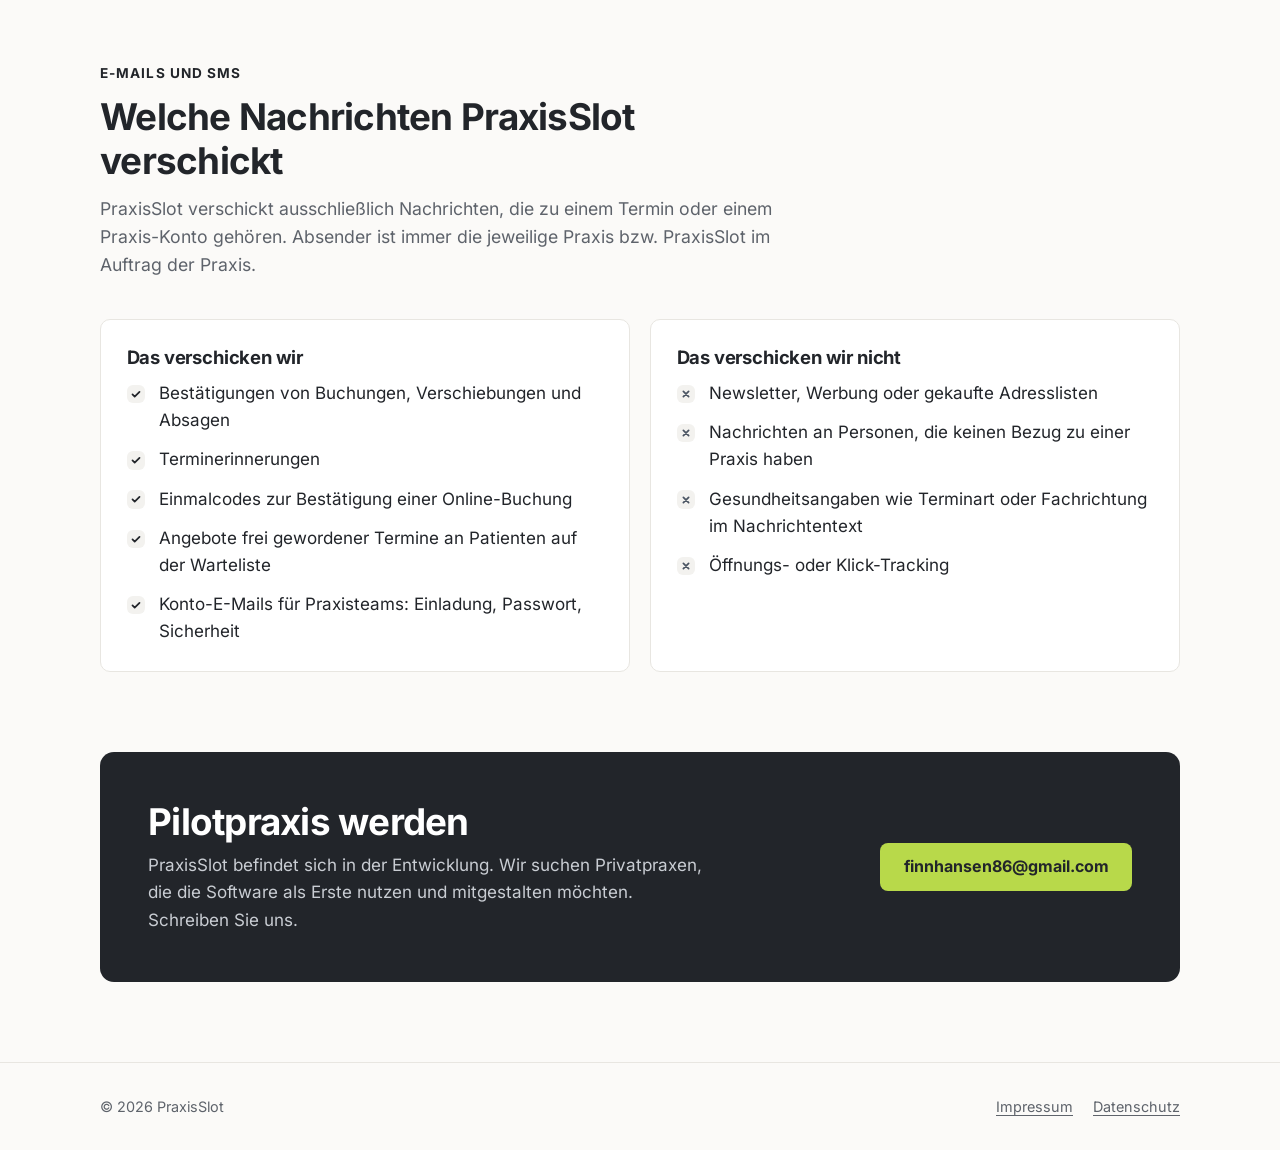
==== commit 86468bae: "feat: new PraxisSlot logo, favicon, Inter and brand colours (D-05) Logo mark and word mark as in the" ====
--- a/index.html
+++ b/index.html
@@ -9,7 +9,7 @@
       content="PraxisSlot übernimmt die Terminvergabe Ihrer Privatpraxis: Online-Buchung über Ihre eigene Website, Regeln wie am Empfang, automatisches Füllen frei gewordener Zeit. Gehostet in Deutschland, ohne Tracking."
     />
     <link rel="icon" href="favicon.svg" type="image/svg+xml" />
-    <link rel="preload" href="fonts/public-sans-latin-700-normal.woff2" as="font" type="font/woff2" crossorigin />
+    <link rel="preload" href="fonts/inter-latin-wght-normal.woff2" as="font" type="font/woff2" crossorigin />
     <link rel="stylesheet" href="styles.css" />
   </head>
   <body>
@@ -18,13 +18,14 @@
     <header class="site-header">
       <div class="wrap">
         <a class="logo" href="./" aria-label="PraxisSlot – Startseite">
-          <svg viewBox="0 0 32 32" aria-hidden="true">
-            <rect width="32" height="32" rx="9" fill="#2BB673" />
-            <rect x="7" y="9" width="18" height="5.5" rx="2" fill="#FFFFFF" />
-            <rect x="7" y="17.5" width="8" height="5.5" rx="2" fill="#FFFFFF" />
-            <rect x="17" y="17.5" width="8" height="5.5" rx="2" fill="#14181F" />
+          <svg viewBox="0 0 48 48" aria-hidden="true">
+            <rect width="48" height="48" rx="12" fill="#33373E" />
+            <rect x="11" y="12" width="26" height="6" rx="3" fill="#FFFFFF" opacity="0.4" />
+            <rect x="11" y="21" width="10" height="6" rx="3" fill="#FFFFFF" />
+            <rect x="23" y="21" width="14" height="6" rx="3" fill="#B8D94A" />
+            <rect x="11" y="30" width="26" height="6" rx="3" fill="#FFFFFF" opacity="0.4" />
           </svg>
-          PraxisSlot
+          <span>Praxis<span class="logo-soft">Slot</span></span>
         </a>
         <nav class="site-nav" aria-label="Hauptnavigation">
           <a href="#funktionen">Funktionen</a>
--- a/styles.css
+++ b/styles.css
@@ -1,44 +1,47 @@
 /* PraxisSlot website. Fonts are self-hosted, no external resources. */
 
+/* Inter (SIL Open Font License, see fonts/OFL.txt), variable weight, Latin and Latin Extended. */
 @font-face {
-  font-family: 'Public Sans';
+  font-family: 'Inter';
   font-style: normal;
-  font-weight: 400;
+  font-weight: 100 900;
   font-display: swap;
-  src: url('fonts/public-sans-latin-400-normal.woff2') format('woff2');
+  src: url('fonts/inter-latin-wght-normal.woff2') format('woff2-variations');
+  unicode-range: U+0000-00FF, U+0131, U+0152-0153, U+02BB-02BC, U+02C6, U+02DA, U+02DC, U+0304,
+    U+0308, U+0329, U+2000-206F, U+20AC, U+2122, U+2191, U+2193, U+2212, U+2215, U+FEFF, U+FFFD;
 }
 @font-face {
-  font-family: 'Public Sans';
+  font-family: 'Inter';
   font-style: normal;
-  font-weight: 500;
+  font-weight: 100 900;
   font-display: swap;
-  src: url('fonts/public-sans-latin-500-normal.woff2') format('woff2');
-}
-@font-face {
-  font-family: 'Public Sans';
-  font-style: normal;
-  font-weight: 700;
-  font-display: swap;
-  src: url('fonts/public-sans-latin-700-normal.woff2') format('woff2');
+  src: url('fonts/inter-latin-ext-wght-normal.woff2') format('woff2-variations');
+  unicode-range: U+0100-02BA, U+02BD-02C5, U+02C7-02CC, U+02CE-02D7, U+02DD-02FF, U+0304, U+0308,
+    U+0329, U+1D00-1DBF, U+1E00-1E9F, U+1EF2-1EFF, U+2020, U+20A0-20AB, U+20AD-20C0, U+2113,
+    U+2C60-2C7F, U+A720-A7FF;
 }
 
 :root {
-  --ink: #14181f;
-  --ink-2: #2a313c;
-  --muted: #4b5563;
-  --muted-on-dark: #c9cfd8;
-  --page: #f5f6f8;
+  /* Brand colours of PraxisSlot: anthracite, lime only for gaps and what is filled, light
+     green for surfaces about gaps, paper as page. Lime is never text on white. */
+  --ink: #22252a;
+  --ink-2: #2e3238;
+  --ink-3: #33373e;
+  --muted: #5e636b;
+  --muted-on-dark: #c9cdd3;
+  --page: #fbfaf8;
   --surface: #ffffff;
-  --line: #e5e7eb;
-  --accent: #0a7d4f;
-  --accent-hover: #086640;
-  --accent-soft: #e3f4ec;
-  --accent-soft-text: #075c3a;
-  --accent-bright: #2bb673;
-  --mint: #7fe0b0;
-  --radius-s: 10px;
-  --radius-m: 12px;
-  --radius-l: 16px;
+  --surface-subtle: #f3f2ef;
+  --line: #e8e6e1;
+  --accent: #22252a;
+  --accent-hover: #000000;
+  --lime: #b8d94a;
+  --lime-soft: #eef6d6;
+  --lime-border: #d5e8a3;
+  --lime-text: #3f4f14;
+  --radius-s: 8px;
+  --radius-m: 10px;
+  --radius-l: 14px;
   --wrap: 1120px;
 }
 
@@ -57,7 +60,7 @@
   margin: 0;
   background: var(--page);
   color: var(--ink);
-  font-family: 'Public Sans', system-ui, -apple-system, 'Segoe UI', sans-serif;
+  font-family: 'Inter', system-ui, -apple-system, 'Segoe UI', sans-serif;
   font-size: 1.0625rem;
   line-height: 1.6;
 }
@@ -77,7 +80,7 @@
 }
 
 :focus-visible {
-  outline: 3px solid var(--accent-bright);
+  outline: 3px solid var(--ink);
   outline-offset: 3px;
   border-radius: 4px;
 }
@@ -144,10 +147,21 @@
   font-size: 1.25rem;
   color: inherit;
   text-decoration: none;
-  letter-spacing: -0.01em;
+  letter-spacing: -0.02em;
 }
 .logo:hover {
   color: inherit;
+}
+.logo-soft {
+  font-weight: 500;
+  color: #8b9099;
+}
+/* On dark surfaces the focus ring is lime (contrast against anthracite). */
+.site-header :focus-visible,
+.hero :focus-visible,
+.dark :focus-visible,
+.contact-box :focus-visible {
+  outline-color: var(--lime);
 }
 .logo svg {
   width: 32px;
@@ -186,7 +200,7 @@
   align-items: center;
   gap: 0.5rem;
   background: var(--ink-2);
-  color: var(--mint);
+  color: var(--lime);
   border-radius: 999px;
   padding: 0.3rem 0.85rem;
   font-size: 0.85rem;
@@ -198,7 +212,7 @@
   width: 8px;
   height: 8px;
   border-radius: 50%;
-  background: var(--accent-bright);
+  background: var(--lime);
 }
 .hero p.lead {
   font-size: 1.2rem;
@@ -206,7 +220,7 @@
   max-width: 34rem;
 }
 .hero h1 span {
-  color: var(--mint);
+  color: var(--lime);
 }
 .actions {
   display: flex;
@@ -227,11 +241,11 @@
   border: 1.5px solid transparent;
 }
 .btn-primary {
-  background: var(--accent-bright);
+  background: var(--lime);
   color: var(--ink);
 }
 .btn-primary:hover {
-  background: var(--mint);
+  background: #cbe56f;
   color: var(--ink);
 }
 .btn-ghost {
@@ -291,7 +305,7 @@
   color: var(--muted);
 }
 .slot.freed {
-  background: repeating-linear-gradient(135deg, #fff 0 8px, #f1f2f4 8px 16px);
+  background: repeating-linear-gradient(135deg, #fff 0 8px, var(--surface-subtle) 8px 16px);
   border: 1.5px dashed #9aa3af;
   border-left-width: 1.5px;
   color: var(--muted);
@@ -300,11 +314,11 @@
   text-decoration: line-through;
 }
 .slot.new {
-  background: var(--accent-soft);
-  border-left-color: var(--accent);
+  background: var(--lime-soft);
+  border-left-color: var(--lime);
 }
 .slot.new small {
-  color: var(--accent-soft-text);
+  color: var(--lime-text);
   font-weight: 500;
 }
 .split {
@@ -365,7 +379,7 @@
   width: 44px;
   height: 44px;
   border-radius: var(--radius-s);
-  background: var(--accent-soft);
+  background: var(--surface-subtle);
   color: var(--accent);
   display: grid;
   place-items: center;
@@ -377,11 +391,11 @@
 }
 .card.featured {
   grid-column: span 2;
-  background: var(--accent-soft);
-  border-color: #bfe3d0;
+  background: var(--lime-soft);
+  border-color: var(--lime-border);
 }
 .card.featured p {
-  color: var(--accent-soft-text);
+  color: var(--lime-text);
 }
 .card.featured .icon {
   background: var(--accent);
@@ -433,18 +447,18 @@
   color: var(--muted-on-dark);
 }
 .dark .eyebrow {
-  color: var(--mint);
+  color: var(--lime);
 }
 .dark .card {
   background: var(--ink-2);
-  border-color: #353d4a;
+  border-color: #3a3e45;
 }
 .dark .card p {
   color: var(--muted-on-dark);
 }
 .dark .card .icon {
-  background: #1e3a2f;
-  color: var(--mint);
+  background: var(--ink-3);
+  color: var(--lime);
 }
 
 /* Emails list */
@@ -467,12 +481,12 @@
   width: 1.15rem;
   height: 1.15rem;
   border-radius: 6px;
-  background: var(--accent-soft)
-    url("data:image/svg+xml,%3Csvg xmlns='http://www.w3.org/2000/svg' viewBox='0 0 16 16'%3E%3Cpath d='M4 8.5l2.5 2.5L12 5.5' fill='none' stroke='%230a7d4f' stroke-width='2' stroke-linecap='round' stroke-linejoin='round'/%3E%3C/svg%3E")
+  background: var(--surface-subtle)
+    url("data:image/svg+xml,%3Csvg xmlns='http://www.w3.org/2000/svg' viewBox='0 0 16 16'%3E%3Cpath d='M4 8.5l2.5 2.5L12 5.5' fill='none' stroke='%2322252a' stroke-width='2' stroke-linecap='round' stroke-linejoin='round'/%3E%3C/svg%3E")
     center / 0.9rem no-repeat;
 }
 .check-list.no li::before {
-  background: #f1f2f4
+  background: var(--surface-subtle)
     url("data:image/svg+xml,%3Csvg xmlns='http://www.w3.org/2000/svg' viewBox='0 0 16 16'%3E%3Cpath d='M5 5l6 6M11 5l-6 6' fill='none' stroke='%234b5563' stroke-width='2' stroke-linecap='round'/%3E%3C/svg%3E")
     center / 0.85rem no-repeat;
 }
@@ -495,17 +509,17 @@
   margin-bottom: 0.5rem;
 }
 .contact-box p {
-  color: #d6f0e3;
+  color: var(--muted-on-dark);
   margin: 0;
 }
 .contact-box .btn {
-  background: #fff;
-  color: var(--accent-soft-text);
+  background: var(--lime);
+  color: var(--ink);
   justify-self: end;
   word-break: break-all;
 }
 .contact-box .btn:hover {
-  background: var(--accent-soft);
+  background: #cbe56f;
 }
 
 /* Footer */
